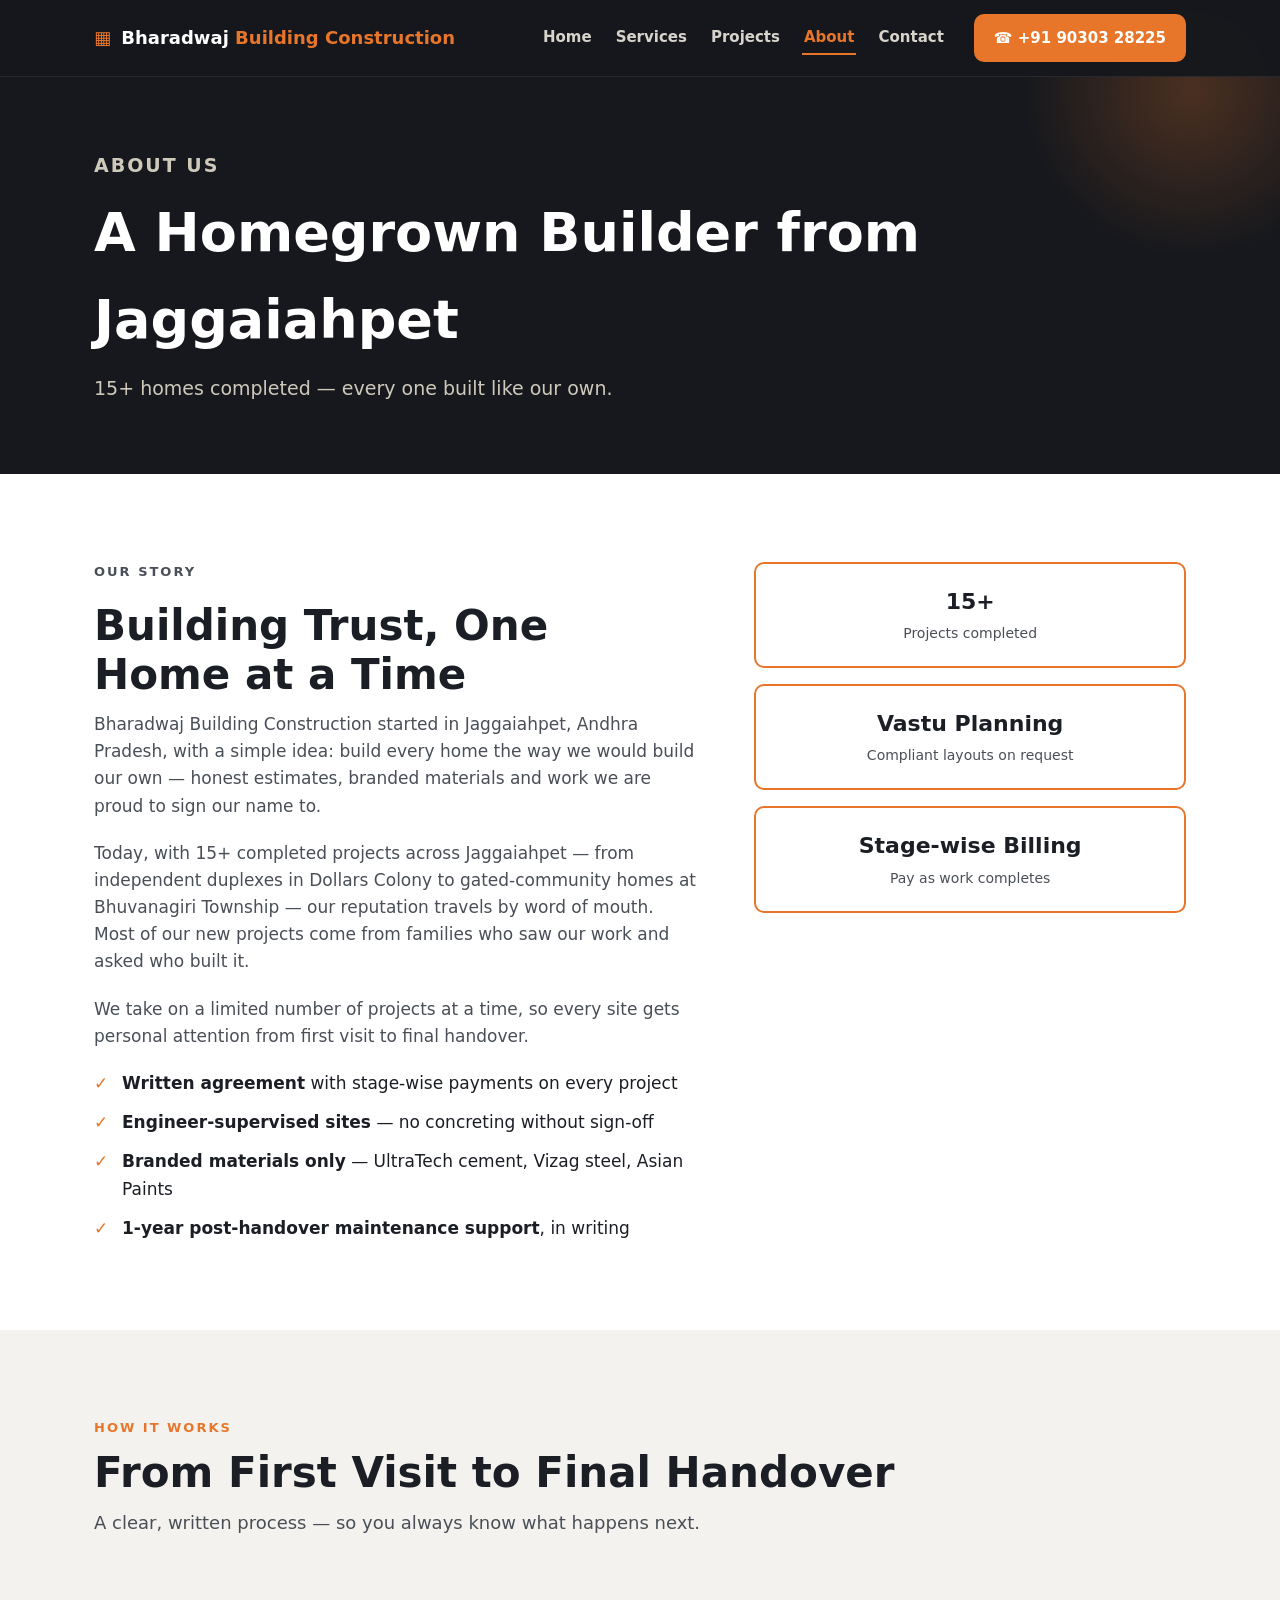
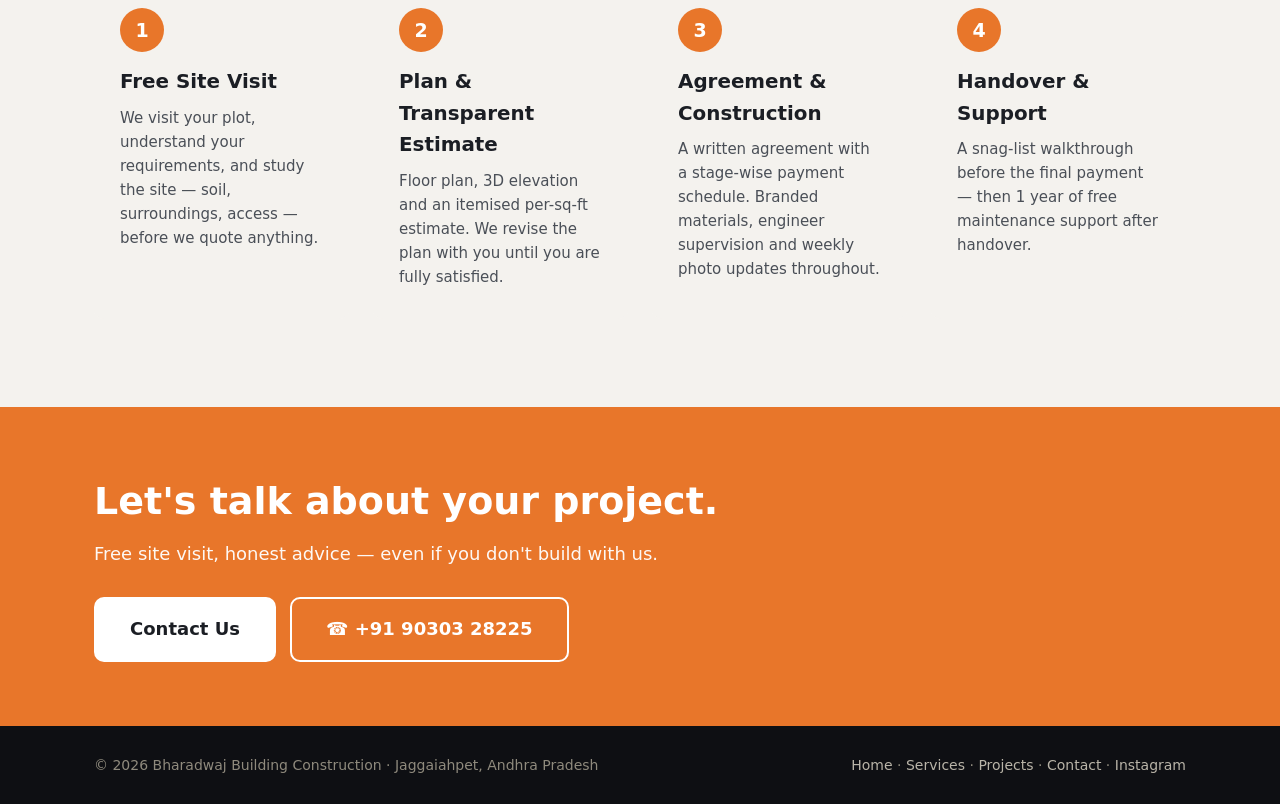
==== about.html @ 1786cbdc "Launch Bharadwaj Building Construction website" ====
<!DOCTYPE html>
<html lang="en">
<head>
  <meta charset="UTF-8" />
  <meta name="viewport" content="width=device-width, initial-scale=1.0" />
  <title>About Us | Bharadwaj Building Construction, Jaggaiahpet</title>
  <meta name="description" content="About Bharadwaj Building Construction: a homegrown building contractor from Jaggaiahpet, Andhra Pradesh with 15+ completed homes." />
  <link rel="stylesheet" href="styles.css" />
</head>
<body data-page="about">

  <!-- ============ HEADER / NAV ============ -->
  <header class="site-header" id="siteHeader">
    <div class="container header-inner">
      <a href="index.html" class="logo">
        <span class="logo-mark">&#9638;</span>
        Bharadwaj <span class="logo-accent">Building Construction</span>
      </a>
      <nav class="main-nav" id="mainNav">
        <a href="index.html" data-nav="home">Home</a>
        <a href="services.html" data-nav="services">Services</a>
        <a href="projects.html" data-nav="projects">Projects</a>
        <a href="about.html" data-nav="about">About</a>
        <a href="contact.html" data-nav="contact">Contact</a>
      </nav>
      <a href="tel:+919030328225" class="btn btn-primary header-cta">&#9742; +91 90303 28225</a>
      <button class="nav-toggle" id="navToggle" aria-label="Toggle navigation">
        <span></span><span></span><span></span>
      </button>
    </div>
  </header>

  <!-- ============ PAGE HERO ============ -->
  <section class="page-hero">
    <div class="container">
      <p class="section-eyebrow">About us</p>
      <h1>A Homegrown Builder from Jaggaiahpet</h1>
      <p>15+ homes completed &mdash; every one built like our own.</p>
    </div>
  </section>

  <!-- ============ STORY ============ -->
  <section class="section">
    <div class="container about-grid">
      <div>
        <p class="section-eyebrow">Our story</p>
        <h2 class="section-title">Building Trust, One Home at a Time</h2>
        <p>Bharadwaj Building Construction started in Jaggaiahpet, Andhra Pradesh, with a simple idea: build every home the way we would build our own &mdash; honest estimates, branded materials and work we are proud to sign our name to.</p>
        <p>Today, with 15+ completed projects across Jaggaiahpet &mdash; from independent duplexes in Dollars Colony to gated-community homes at Bhuvanagiri Township &mdash; our reputation travels by word of mouth. Most of our new projects come from families who saw our work and asked who built it.</p>
        <p>We take on a limited number of projects at a time, so every site gets personal attention from first visit to final handover.</p>
        <ul class="about-points">
          <li><strong>Written agreement</strong> with stage-wise payments on every project</li>
          <li><strong>Engineer-supervised sites</strong> &mdash; no concreting without sign-off</li>
          <li><strong>Branded materials only</strong> &mdash; UltraTech cement, Vizag steel, Asian Paints</li>
          <li><strong>1-year post-handover maintenance support</strong>, in writing</li>
        </ul>
      </div>
      <div class="about-badges">
        <div class="badge"><strong>15+</strong><span>Projects completed</span></div>
        <div class="badge"><strong>Vastu Planning</strong><span>Compliant layouts on request</span></div>
        <div class="badge"><strong>Stage-wise Billing</strong><span>Pay as work completes</span></div>
      </div>
    </div>
  </section>

  <!-- ============ PROCESS ============ -->
  <section class="section section-tint">
    <div class="container">
      <p class="section-eyebrow">How it works</p>
      <h2 class="section-title">From First Visit to Final Handover</h2>
      <p class="section-lead">A clear, written process &mdash; so you always know what happens next.</p>
      <ol class="process-steps">
        <li>
          <span class="step-num">1</span>
          <h3>Free Site Visit</h3>
          <p>We visit your plot, understand your requirements, and study the site &mdash; soil, surroundings, access &mdash; before we quote anything.</p>
        </li>
        <li>
          <span class="step-num">2</span>
          <h3>Plan &amp; Transparent Estimate</h3>
          <p>Floor plan, 3D elevation and an itemised per-sq-ft estimate. We revise the plan with you until you are fully satisfied.</p>
        </li>
        <li>
          <span class="step-num">3</span>
          <h3>Agreement &amp; Construction</h3>
          <p>A written agreement with a stage-wise payment schedule. Branded materials, engineer supervision and weekly photo updates throughout.</p>
        </li>
        <li>
          <span class="step-num">4</span>
          <h3>Handover &amp; Support</h3>
          <p>A snag-list walkthrough before the final payment &mdash; then 1 year of free maintenance support after handover.</p>
        </li>
      </ol>
    </div>
  </section>

  <!-- ============ CTA BANNER ============ -->
  <section class="cta-banner">
    <div class="container cta-banner-inner">
      <div>
        <h2>Let's talk about your project.</h2>
        <p>Free site visit, honest advice &mdash; even if you don't build with us.</p>
      </div>
      <div class="cta-actions">
        <a href="contact.html" class="btn btn-white btn-lg">Contact Us</a>
        <a href="tel:+919030328225" class="btn btn-outline-white btn-lg">&#9742; +91 90303 28225</a>
      </div>
    </div>
  </section>

  <!-- ============ FOOTER ============ -->
  <footer class="site-footer">
    <div class="container footer-inner">
      <p>&copy; <span id="year"></span> Bharadwaj Building Construction &middot; Jaggaiahpet, Andhra Pradesh</p>
      <p class="footer-links"><a href="index.html">Home</a> &middot; <a href="services.html">Services</a> &middot; <a href="projects.html">Projects</a> &middot; <a href="contact.html">Contact</a> &middot; <a href="https://www.instagram.com/bharadwajconstructions" target="_blank" rel="noopener">Instagram</a></p>
    </div>
  </footer>

  <script src="script.js"></script>
</body>
</html>
---- styles.css ----
/* ============================================================
   Bharadwaj Building Construction - main stylesheet
   Shared by all pages. Colors and spacing are controlled
   from the :root variables below.
   ============================================================ */
:root {
  --brand: #e8762a;          /* safety orange - primary accent */
  --brand-dark: #c95f1a;
  --ink: #1b1e24;            /* near-black for text */
  --ink-light: #4a4f57;
  --bg: #ffffff;
  --bg-tint: #f4f2ee;        /* warm light gray */
  --bg-dark: #16181d;        /* dark section background */
  --line: #e4e1da;
  --radius: 10px;
  --maxw: 1140px;
  --font: "Segoe UI", system-ui, -apple-system, Roboto, "Helvetica Neue", Arial, sans-serif;
}

* { box-sizing: border-box; margin: 0; padding: 0; }

html { scroll-behavior: smooth; }

body {
  font-family: var(--font);
  color: var(--ink);
  background: var(--bg);
  line-height: 1.6;
  font-size: 17px;
}

img { max-width: 100%; display: block; }

.container { max-width: var(--maxw); margin: 0 auto; padding: 0 24px; }

.section { padding: 88px 0; }
.section-dark { background: var(--bg-dark); color: #f2f0eb; }
.section-dark .section-lead { color: #b9b4a8; }
.section-tint { background: var(--bg-tint); }

.section-eyebrow {
  text-transform: uppercase;
  letter-spacing: 2px;
  font-size: 13px;
  font-weight: 700;
  color: var(--brand);
  margin-bottom: 10px;
}

.section-title { font-size: clamp(28px, 4vw, 42px); line-height: 1.15; margin-bottom: 12px; }
.section-lead { color: var(--ink-light); max-width: 640px; margin-bottom: 40px; font-size: 18px; }
.section-link { display: inline-block; margin-top: 28px; color: var(--brand); font-weight: 700; text-decoration: none; font-size: 17px; }
.section-link:hover { text-decoration: underline; }

/* ---------- Buttons ---------- */
.btn {
  display: inline-block;
  padding: 13px 26px;
  border-radius: var(--radius);
  font-weight: 700;
  text-decoration: none;
  border: 2px solid transparent;
  cursor: pointer;
  transition: transform .15s ease, background .15s ease;
}
.btn:hover { transform: translateY(-2px); }
.btn-lg { padding: 16px 34px; font-size: 18px; }
.btn-primary { background: var(--brand); color: #fff; }
.btn-primary:hover { background: var(--brand-dark); }
.btn-ghost { border-color: #fff; color: #fff; }
.btn-ghost:hover { background: rgba(255,255,255,.12); }
.btn-white { background: #fff; color: var(--ink); }
.btn-white:hover { background: #efece5; }
.btn-outline-white { border-color: #fff; color: #fff; }
.btn-outline-white:hover { background: rgba(255,255,255,.15); }

/* ---------- Header ---------- */
.site-header {
  position: fixed; top: 0; left: 0; right: 0; z-index: 100;
  background: rgba(22,24,29,.95);
  backdrop-filter: blur(6px);
  border-bottom: 1px solid rgba(255,255,255,.08);
}
.header-inner {
  display: flex; align-items: center; gap: 28px;
  padding-top: 14px; padding-bottom: 14px;
}
.logo { color: #ffffff; text-decoration: none; font-weight: 800; font-size: 18px; white-space: nowrap; }
.logo-mark { color: var(--brand); margin-right: 4px; }
.logo-accent { color: var(--brand); font-weight: 600; }
.main-nav { display: flex; gap: 20px; margin-left: auto; }
.main-nav a { color: #d8d4cb; text-decoration: none; font-weight: 600; font-size: 15px; padding: 4px 2px; border-bottom: 2px solid transparent; }
.main-nav a:hover { color: var(--brand); }
.main-nav a.active { color: var(--brand); border-bottom-color: var(--brand); }
.header-cta { white-space: nowrap; font-size: 15px; padding: 10px 18px; }
.nav-toggle { display: none; background: none; border: none; cursor: pointer; margin-left: auto; }
.nav-toggle span { display: block; width: 26px; height: 3px; background: #fff; margin: 5px 0; border-radius: 2px; }

/* ---------- Hero (home) ---------- */
.hero {
  min-height: 92vh;
  display: flex; align-items: center;
  background: url("images/hero.jpg") center/cover no-repeat;
  position: relative; color: #fff;
  padding: 140px 0 80px;
}
.hero-overlay {
  position: absolute; inset: 0;
  background: linear-gradient(100deg, rgba(15,17,21,.88) 20%, rgba(15,17,21,.45) 60%, rgba(15,17,21,.25));
}
.hero-content { position: relative; z-index: 1; max-width: var(--maxw); }
.hero-eyebrow { text-transform: uppercase; letter-spacing: 2px; font-size: 14px; font-weight: 700; color: var(--brand); margin-bottom: 14px; }
.hero h1 { font-size: clamp(40px, 7vw, 72px); line-height: 1.05; margin-bottom: 18px; }
.hero-sub { font-size: 20px; max-width: 600px; color: #e6e1d6; margin-bottom: 32px; }
.hero-actions { display: flex; gap: 16px; flex-wrap: wrap; margin-bottom: 56px; }
.hero-stats { display: flex; gap: 48px; flex-wrap: wrap; }
.stat strong { display: block; font-size: 34px; color: var(--brand); }
.stat span { font-size: 14px; color: #cfc9bc; }

/* ---------- Inner page hero ---------- */
.page-hero {
  background: var(--bg-dark);
  color: #fff;
  padding: 150px 0 70px;
  position: relative;
  overflow: hidden;
}
.page-hero::after {
  content: ""; position: absolute; right: -80px; top: -80px;
  width: 340px; height: 340px; border-radius: 50%;
  background: radial-gradient(circle, rgba(232,118,42,.25), transparent 70%);
}
.page-hero h1 { font-size: clamp(34px, 5vw, 54px); margin-bottom: 10px; position: relative; z-index: 1; }
.page-hero p { color: #cfc9bc; font-size: 19px; max-width: 640px; position: relative; z-index: 1; }
.page-hero .section-eyebrow { position: relative; z-index: 1; }

/* ---------- Services ---------- */
.services-grid {
  display: grid; gap: 24px;
  grid-template-columns: repeat(auto-fit, minmax(300px, 1fr));
}
.service-card {
  border: 1px solid var(--line);
  border-radius: var(--radius);
  padding: 32px 28px;
  background: #fff;
  transition: box-shadow .2s ease, transform .2s ease;
}
.service-card:hover { box-shadow: 0 14px 34px rgba(0,0,0,.10); transform: translateY(-4px); }
.service-icon { font-size: 38px; margin-bottom: 14px; }
.service-card h3 { margin-bottom: 8px; font-size: 20px; }
.service-card p { color: var(--ink-light); font-size: 16px; }
.service-card .card-link { display: inline-block; margin-top: 14px; color: var(--brand); font-weight: 700; text-decoration: none; font-size: 15px; }
.service-card .card-link:hover { text-decoration: underline; }

/* ---------- Service detail (services page) ---------- */
.service-detail {
  display: grid; grid-template-columns: 1fr 1fr; gap: 48px;
  padding: 48px 0; border-bottom: 1px solid var(--line);
  align-items: start;
}
.service-detail:last-child { border-bottom: none; padding-bottom: 0; }
.service-detail:first-child { padding-top: 8px; }
.service-detail .service-icon { font-size: 46px; }
.service-detail h2 { font-size: 28px; margin-bottom: 10px; }
.service-detail .lead { color: var(--ink-light); margin-bottom: 18px; font-size: 17px; }
.included-box { background: var(--bg-tint); border-radius: var(--radius); padding: 28px; }
.included-box h3 { font-size: 17px; text-transform: uppercase; letter-spacing: 1px; color: var(--brand); margin-bottom: 14px; }
.included { list-style: none; display: grid; gap: 10px; }
.included li { padding-left: 28px; position: relative; color: var(--ink-light); font-size: 16px; }
.included li::before { content: "\2713"; position: absolute; left: 0; color: var(--brand); font-weight: 800; }

/* ---------- Projects ---------- */
.projects-grid {
  display: grid; gap: 28px;
  grid-template-columns: repeat(auto-fit, minmax(300px, 1fr));
  margin-bottom: 24px;
}
.project-card {
  background: #22252c;
  border-radius: var(--radius);
  overflow: hidden;
  border: 1px solid rgba(255,255,255,.08);
  transition: transform .2s ease;
}
.project-card:hover { transform: translateY(-4px); }
.project-card img { height: 240px; width: 100%; object-fit: cover; }
.project-body { padding: 24px; }
.project-tag { color: var(--brand); font-size: 13px; font-weight: 700; text-transform: uppercase; letter-spacing: 1px; margin-bottom: 6px; }
.project-card h3 { margin-bottom: 6px; }
.project-card p { color: #b9b4a8; font-size: 15px; }
.projects-note { color: #8f8a7d; font-size: 14px; }
.inline-link { color: var(--brand); font-weight: 700; }
.inline-link:hover { text-decoration: underline; }

/* ---------- Process ---------- */
.process-steps {
  list-style: none;
  display: grid; gap: 24px;
  grid-template-columns: repeat(auto-fit, minmax(240px, 1fr));
}
.process-steps li {
  background: var(--bg-tint);
  border-radius: var(--radius);
  padding: 30px 26px;
}
.step-num {
  display: inline-flex; align-items: center; justify-content: center;
  width: 44px; height: 44px; border-radius: 50%;
  background: var(--brand); color: #fff;
  font-weight: 800; font-size: 19px; margin-bottom: 14px;
}
.process-steps h3 { margin-bottom: 8px; }
.process-steps p { color: var(--ink-light); font-size: 15px; }

/* ---------- About ---------- */
.about-grid { display: grid; grid-template-columns: 1.4fr 1fr; gap: 56px; align-items: start; }
.about-grid p { color: var(--ink-light); margin-bottom: 20px; }
.about-points { list-style: none; display: grid; gap: 12px; }
.about-points li { padding-left: 28px; position: relative; }
.about-points li::before { content: "\2713"; position: absolute; left: 0; color: var(--brand); font-weight: 800; }
.about-badges { display: grid; gap: 16px; }
.badge {
  border: 2px solid var(--brand); border-radius: var(--radius);
  padding: 20px; text-align: center;
}
.badge strong { display: block; font-size: 22px; }
.badge span { font-size: 14px; color: var(--ink-light); }

/* ---------- CTA banner ---------- */
.cta-banner { background: var(--brand); color: #fff; padding: 64px 0; }
.cta-banner-inner { display: flex; align-items: center; justify-content: space-between; gap: 28px; flex-wrap: wrap; }
.cta-banner h2 { font-size: clamp(26px, 4vw, 38px); margin-bottom: 8px; }
.cta-banner p { font-size: 18px; opacity: .95; }
.cta-banner .cta-actions { display: flex; gap: 14px; flex-wrap: wrap; }

/* ---------- Contact ---------- */
.contact-grid { display: grid; grid-template-columns: 1.4fr 1fr; gap: 56px; align-items: start; }
.quote-form { display: grid; gap: 18px; }
.form-row { display: grid; grid-template-columns: 1fr 1fr; gap: 18px; }
.quote-form label { display: grid; gap: 8px; font-weight: 600; font-size: 15px; }
.quote-form input, .quote-form select, .quote-form textarea {
  font: inherit; padding: 13px 15px;
  border-radius: var(--radius);
  border: 1px solid #3a3e46;
  background: #22252c; color: #f2f0eb;
  width: 100%;
}
.quote-form input::placeholder, .quote-form textarea::placeholder { color: #7d7885; }
.quote-form input:focus, .quote-form select:focus, .quote-form textarea:focus {
  outline: 2px solid var(--brand); border-color: var(--brand);
}
.quote-form .invalid { border-color: #e05252; }
.form-note { min-height: 24px; font-size: 15px; }
.form-note.ok { color: #7fd08a; }
.form-note.err { color: #ff9d9d; }
.contact-info { background: #22252c; border-radius: var(--radius); padding: 34px 30px; border: 1px solid rgba(255,255,255,.08); }
.contact-info h3 { margin-bottom: 14px; }
.contact-info p { margin-bottom: 16px; color: #cfc9bc; font-size: 16px; }
.contact-info a { color: var(--brand); text-decoration: none; font-weight: 600; }
.contact-info a:hover { text-decoration: underline; }
.ig-note { font-size: 14px; color: #8f8a7d; }

/* ---------- Footer ---------- */
.site-footer { background: #0e0f13; color: #8f8a7d; padding: 28px 0; font-size: 14px; }
.footer-inner { display: flex; justify-content: space-between; gap: 16px; flex-wrap: wrap; }
.footer-links a { color: #b9b4a8; text-decoration: none; }
.footer-links a:hover { color: var(--brand); }

/* ---------- Responsive ---------- */
@media (max-width: 900px) {
  .about-grid, .contact-grid, .service-detail { grid-template-columns: 1fr; gap: 40px; }
}
@media (max-width: 760px) {
  .main-nav, .header-cta { display: none; }
  .nav-toggle { display: block; }
  .main-nav.open {
    display: flex; flex-direction: column; gap: 0;
    position: absolute; top: 100%; left: 0; right: 0;
    background: #16181d; border-bottom: 1px solid rgba(255,255,255,.1);
  }
  .main-nav.open a { padding: 14px 24px; border-top: 1px solid rgba(255,255,255,.06); }
  .main-nav a.active { border-bottom-color: transparent; }
  .form-row { grid-template-columns: 1fr; }
  .section { padding: 64px 0; }
  .hero { min-height: auto; padding: 130px 0 64px; }
  .page-hero { padding: 130px 0 56px; }
}
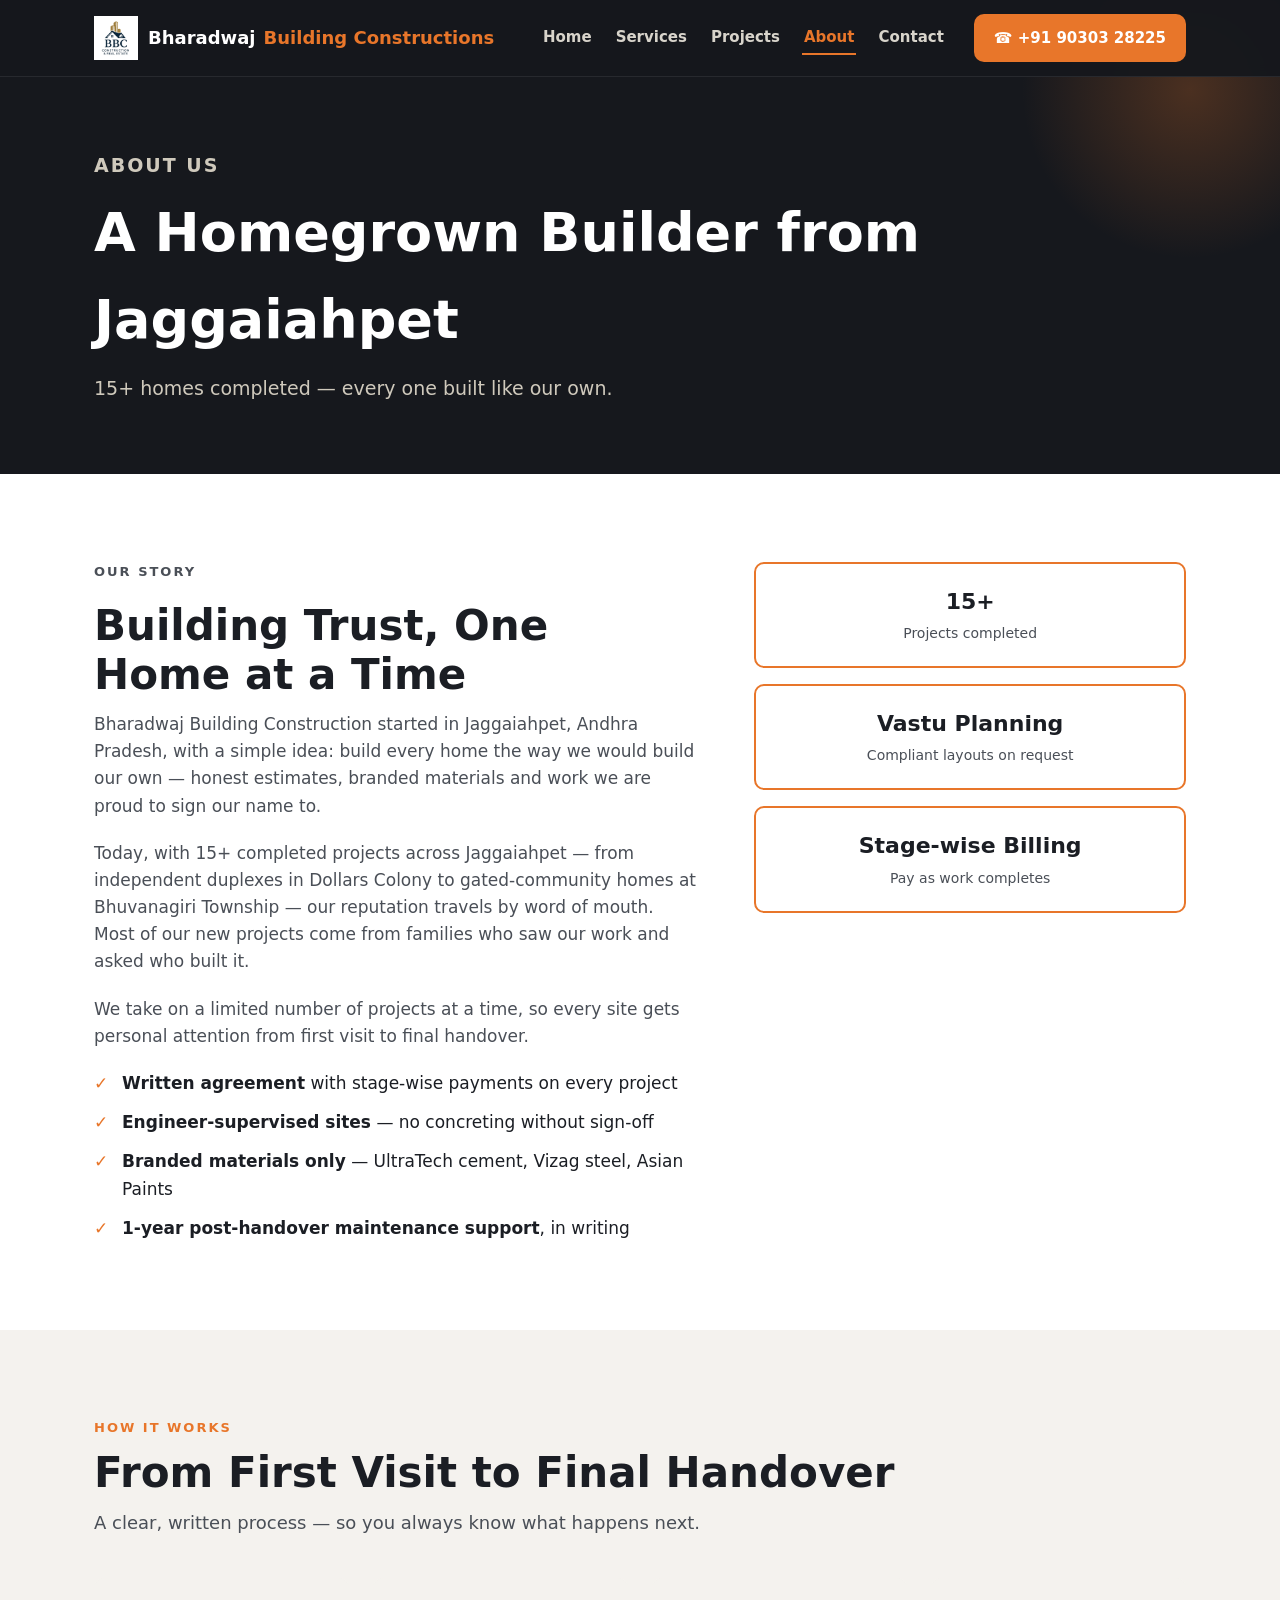
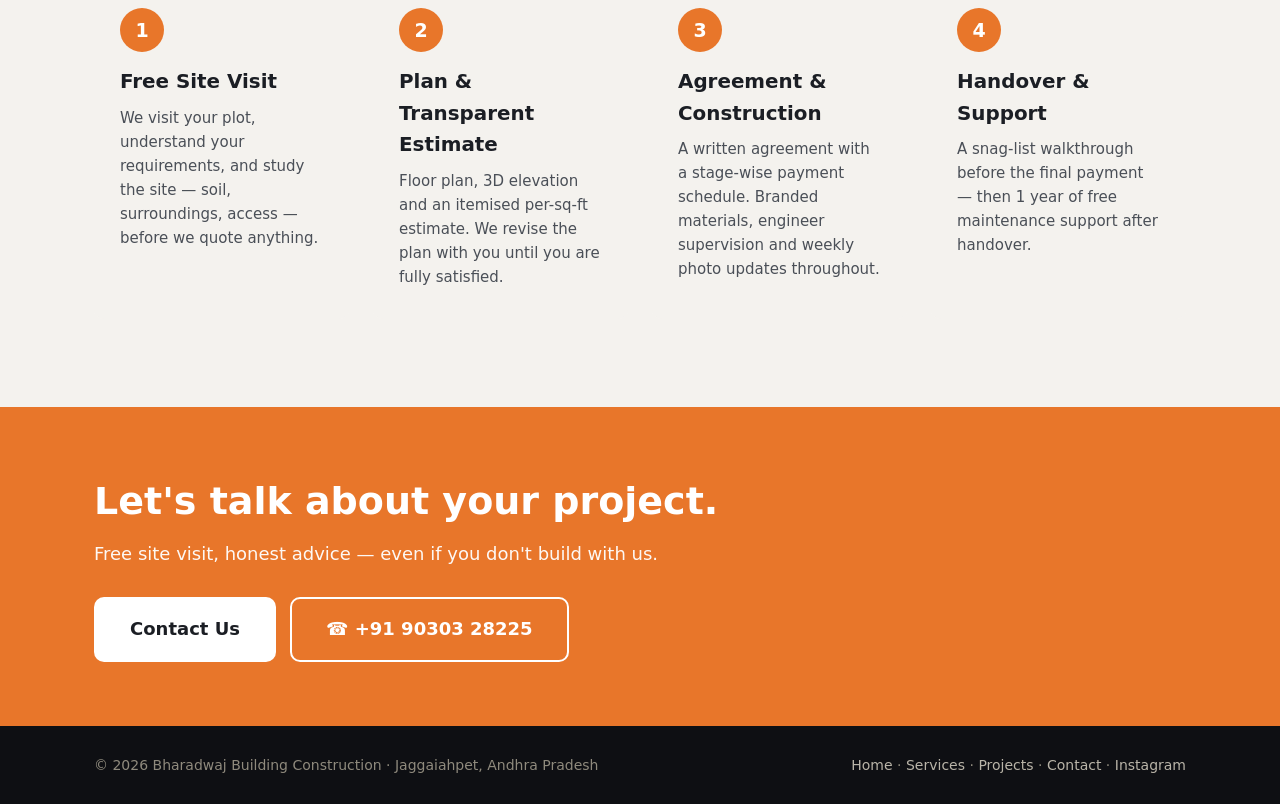
==== commit 8e806860: "Adress and few ther updates" ====
--- a/about.html
+++ b/about.html
@@ -13,8 +13,9 @@
   <header class="site-header" id="siteHeader">
     <div class="container header-inner">
       <a href="index.html" class="logo">
-        <span class="logo-mark">&#9638;</span>
-        Bharadwaj <span class="logo-accent">Building Construction</span>
+        <!--<span class="logo-mark">&#9638;</span>-->
+        <img src="images/logo_white_new.png" alt="Bharadwaj Building Constructions" class="logo-img" />
+        Bharadwaj <span class="logo-accent">Building Constructions</span>
       </a>
       <nav class="main-nav" id="mainNav">
         <a href="index.html" data-nav="home">Home</a>
--- a/styles.css
+++ b/styles.css
@@ -86,8 +86,12 @@
   padding-top: 14px; padding-bottom: 14px;
 }
 .logo { color: #ffffff; text-decoration: none; font-weight: 800; font-size: 18px; white-space: nowrap; }
+.logo { display: inline-flex; align-items: center; }
+/*--.logo-img { height: 34px; width: auto; margin-right: 10px; }--*/
+/*.logo-img { height: 44px; width: auto; margin-right: 10px; }*/
+.logo-img { height: 44px; width: auto; margin-right: 10px;}
 .logo-mark { color: var(--brand); margin-right: 4px; }
-.logo-accent { color: var(--brand); font-weight: 600; }
+.logo-accent { color: var(--brand); font-weight: 600; margin-left: 8px; }
 .main-nav { display: flex; gap: 20px; margin-left: auto; }
 .main-nav a { color: #d8d4cb; text-decoration: none; font-weight: 600; font-size: 15px; padding: 4px 2px; border-bottom: 2px solid transparent; }
 .main-nav a:hover { color: var(--brand); }
@@ -133,6 +137,17 @@
 .page-hero h1 { font-size: clamp(34px, 5vw, 54px); margin-bottom: 10px; position: relative; z-index: 1; }
 .page-hero p { color: #cfc9bc; font-size: 19px; max-width: 640px; position: relative; z-index: 1; }
 .page-hero .section-eyebrow { position: relative; z-index: 1; }
+
+.page-hero .section-eyebrow { position: relative; z-index: 1; }
+
+/* ---------- Hero with logo (contact page) ---------- */
+.hero-logo-row { display: flex; align-items: center; gap: 28px; position: relative; z-index: 1; }
+.page-hero-logo { height: 110px; width: auto; flex-shrink: 0; }
+@media (max-width: 760px) {
+  .hero-logo-row { flex-direction: column; align-items: flex-start; gap: 16px; }
+  .page-hero-logo { height: 84px; }
+}
+
 
 /* ---------- Services ---------- */
 .services-grid {
@@ -184,7 +199,8 @@
   transition: transform .2s ease;
 }
 .project-card:hover { transform: translateY(-4px); }
-.project-card img { height: 240px; width: 100%; object-fit: cover; }
+/*.project-card img { height: 240px; width: 100%; object-fit: cover; }*/
+.project-card img { height: 300px; width: 100%; object-fit: contain; background: #101216; }
 .project-body { padding: 24px; }
 .project-tag { color: var(--brand); font-size: 13px; font-weight: 700; text-transform: uppercase; letter-spacing: 1px; margin-bottom: 6px; }
 .project-card h3 { margin-bottom: 6px; }
@@ -286,3 +302,22 @@
   .hero { min-height: auto; padding: 130px 0 64px; }
   .page-hero { padding: 130px 0 56px; }
 }
+
+/* ---------- Project gallery lightbox ---------- */
+.project-card[data-project] { cursor: pointer; }
+.gallery-hint { display: inline-block; margin-top: 12px; color: var(--brand); font-weight: 700; font-size: 15px; }
+.lightbox { position: fixed; inset: 0; z-index: 200; display: none; align-items: center; justify-content: center; }
+.lightbox.open { display: flex; }
+.lightbox-backdrop { position: absolute; inset: 0; background: rgba(0,0,0,.88); }
+.lightbox-box { position: relative; z-index: 1; max-width: min(960px, 92vw); width: 100%; margin: 0; }
+.lightbox-media { background: #000; border-radius: 10px; overflow: hidden; }
+.lightbox-media img, .lightbox-media video { width: 100%; max-height: 74vh; object-fit: contain; display: block; margin: 0 auto; }
+.lightbox-close { position: absolute; top: -46px; right: 0; background: none; border: none; color: #fff; font-size: 38px; cursor: pointer; line-height: 1; }
+.lightbox-prev, .lightbox-next { position: absolute; top: 50%; transform: translateY(-50%); background: rgba(255,255,255,.14); border: none; color: #fff; font-size: 24px; width: 46px; height: 46px; border-radius: 50%; cursor: pointer; }
+.lightbox-prev { left: 12px; }
+.lightbox-next { right: 12px; }
+.lightbox-prev:hover, .lightbox-next:hover { background: var(--brand); }
+.lightbox figcaption { text-align: center; margin-top: 12px; }
+.lightbox-caption { color: #f2f0eb; font-size: 16px; }
+.lightbox-counter { color: #8f8a7d; font-size: 14px; }
+
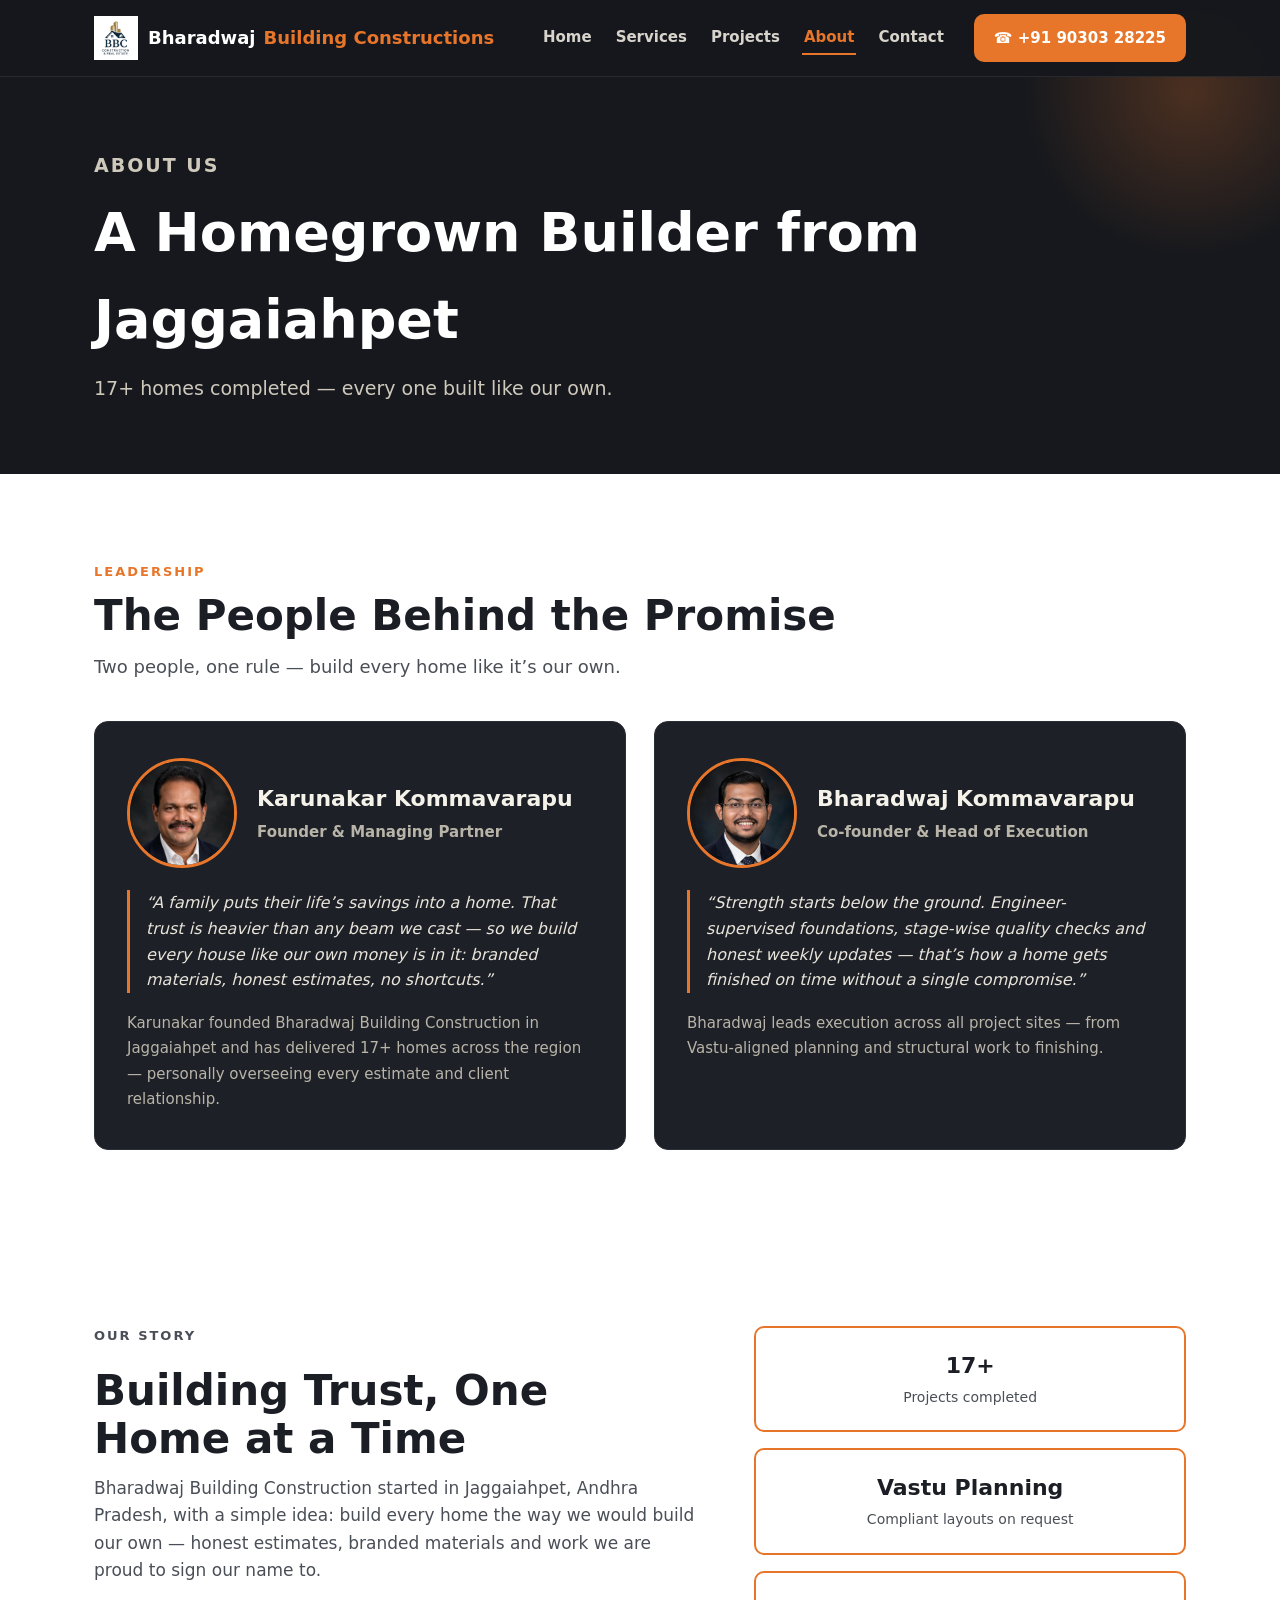
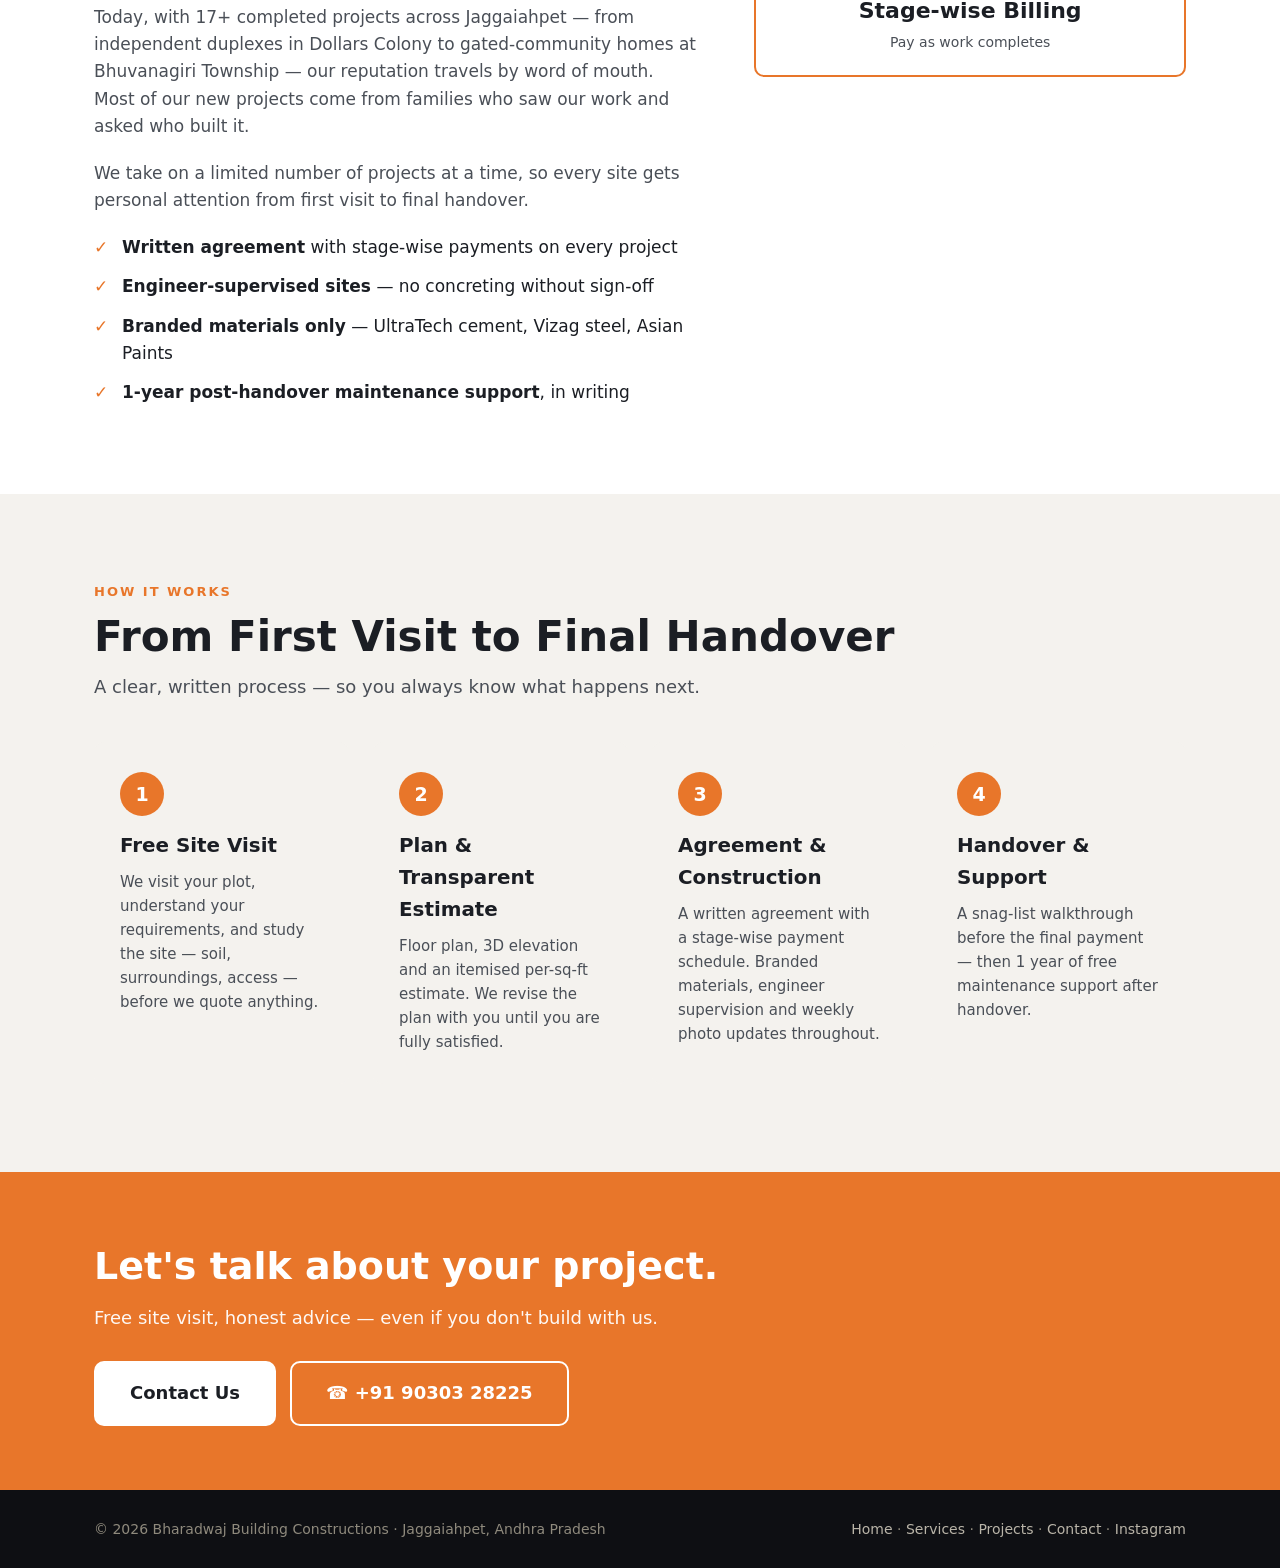
==== commit 5405aa89: "Updated push" ====
--- a/about.html
+++ b/about.html
@@ -36,10 +36,43 @@
     <div class="container">
       <p class="section-eyebrow">About us</p>
       <h1>A Homegrown Builder from Jaggaiahpet</h1>
-      <p>15+ homes completed &mdash; every one built like our own.</p>
+      <p>17+ homes completed &mdash; every one built like our own.</p>
     </div>
   </section>
 
+    <!-- ============ LEADERSHIP ============ -->
+<section class="section">
+  <div class="container">
+    <p class="section-eyebrow">Leadership</p>
+    <h2 class="section-title">The People Behind the Promise</h2>
+    <p class="section-lead">Two people, one rule &mdash; build every home like it&rsquo;s our own.</p>
+    <div class="leaders-grid">
+      <article class="leader-card">
+       <div class="leader-top">
+        <img src="images/karunakar.jpg" alt="Karunakar Kommavarapu" loading="lazy" />
+        <div>
+         <h3>Karunakar Kommavarapu</h3>
+         <p class="leader-role">Founder &amp; Managing Partner</p>
+        </div>
+       </div>
+        <blockquote>&ldquo;A family puts their life&rsquo;s savings into a home. That trust is heavier than any beam we cast &mdash; so we build every house like our own money is in it: branded materials, honest estimates, no shortcuts.&rdquo;</blockquote>
+        <p>Karunakar founded Bharadwaj Building Construction in Jaggaiahpet and has delivered 17+ homes across the region &mdash; personally overseeing every estimate and client relationship.</p>
+      </article>
+      <article class="leader-card">
+       <div class="leader-top">
+        <img src="images/bharadwaj.jpg" alt="Bharadwaj Kommavarapu" loading="lazy" />
+         <div>
+           <h3>Bharadwaj Kommavarapu</h3>
+          <p class="leader-role">Co-founder &amp; Head of Execution</p>
+       </div>
+       </div>
+      <blockquote>&ldquo;Strength starts below the ground. Engineer-supervised foundations, stage-wise quality checks and honest weekly updates &mdash; that&rsquo;s how a home gets finished on time without a single compromise.&rdquo;</blockquote>
+      <p>Bharadwaj leads execution across all project sites &mdash; from Vastu-aligned planning and structural work to finishing.</p>
+    </article>
+       
+    </div>
+  </div>
+</section>
   <!-- ============ STORY ============ -->
   <section class="section">
     <div class="container about-grid">
@@ -47,7 +80,7 @@
         <p class="section-eyebrow">Our story</p>
         <h2 class="section-title">Building Trust, One Home at a Time</h2>
         <p>Bharadwaj Building Construction started in Jaggaiahpet, Andhra Pradesh, with a simple idea: build every home the way we would build our own &mdash; honest estimates, branded materials and work we are proud to sign our name to.</p>
-        <p>Today, with 15+ completed projects across Jaggaiahpet &mdash; from independent duplexes in Dollars Colony to gated-community homes at Bhuvanagiri Township &mdash; our reputation travels by word of mouth. Most of our new projects come from families who saw our work and asked who built it.</p>
+        <p>Today, with 17+ completed projects across Jaggaiahpet &mdash; from independent duplexes in Dollars Colony to gated-community homes at Bhuvanagiri Township &mdash; our reputation travels by word of mouth. Most of our new projects come from families who saw our work and asked who built it.</p>
         <p>We take on a limited number of projects at a time, so every site gets personal attention from first visit to final handover.</p>
         <ul class="about-points">
           <li><strong>Written agreement</strong> with stage-wise payments on every project</li>
@@ -57,7 +90,7 @@
         </ul>
       </div>
       <div class="about-badges">
-        <div class="badge"><strong>15+</strong><span>Projects completed</span></div>
+        <div class="badge"><strong>17+</strong><span>Projects completed</span></div>
         <div class="badge"><strong>Vastu Planning</strong><span>Compliant layouts on request</span></div>
         <div class="badge"><strong>Stage-wise Billing</strong><span>Pay as work completes</span></div>
       </div>
@@ -95,6 +128,7 @@
     </div>
   </section>
 
+
   <!-- ============ CTA BANNER ============ -->
   <section class="cta-banner">
     <div class="container cta-banner-inner">
@@ -112,7 +146,7 @@
   <!-- ============ FOOTER ============ -->
   <footer class="site-footer">
     <div class="container footer-inner">
-      <p>&copy; <span id="year"></span> Bharadwaj Building Construction &middot; Jaggaiahpet, Andhra Pradesh</p>
+      <p>&copy; <span id="year"></span> Bharadwaj Building Constructions &middot; Jaggaiahpet, Andhra Pradesh</p>
       <p class="footer-links"><a href="index.html">Home</a> &middot; <a href="services.html">Services</a> &middot; <a href="projects.html">Projects</a> &middot; <a href="contact.html">Contact</a> &middot; <a href="https://www.instagram.com/bharadwajconstructions" target="_blank" rel="noopener">Instagram</a></p>
     </div>
   </footer>
--- a/styles.css
+++ b/styles.css
@@ -208,6 +208,10 @@
 .projects-note { color: #8f8a7d; font-size: 14px; }
 .inline-link { color: var(--brand); font-weight: 700; }
 .inline-link:hover { text-decoration: underline; }
+.video-spotlight { text-align: center; }
+.video-spotlight h2 { margin: 8px 0 4px; }
+.video-spotlight video { width: 100%; max-width: 820px; border-radius: 12px; margin-top: 24px; }
+
 
 /* ---------- Process ---------- */
 .process-steps {
@@ -321,3 +325,16 @@
 .lightbox-caption { color: #f2f0eb; font-size: 16px; }
 .lightbox-counter { color: #8f8a7d; font-size: 14px; }
 
+
+
+/* ---------- Leadership ---------- */
+.leaders-grid { display: grid; grid-template-columns: repeat(2, 1fr); gap: 28px; margin-top: 36px; }
+.leader-card { background: #1d2027; border: 1px solid #2b2f38; border-radius: 14px; padding: 36px 32px; }
+.leader-top { display: flex; align-items: center; gap: 20px; margin-bottom: 22px; }
+.leader-top img { width: 110px; height: 110px; border-radius: 50%; object-fit: cover; object-position: top center; border: 3px solid var(--brand); flex-shrink: 0; }
+.leader-card:first-child .leader-top img { object-position: center 10%; }
+.leader-card h3 { color: #f5f2ea; font-size: 22px; margin: 0 0 4px; }
+.leader-role { color: var(--brand); font-weight: 600; font-size: 15px; margin: 0; }
+.leader-card blockquote { font-style: italic; color: #e8e4da; border-left: 3px solid var(--brand); padding-left: 16px; margin: 0 0 18px; font-size: 16px; line-height: 1.6; }
+.leader-card p:last-child { color: #b9b4a8; font-size: 15px; line-height: 1.7; margin: 0; }
+@media (max-width: 760px) { .leaders-grid { grid-template-columns: 1fr; } }
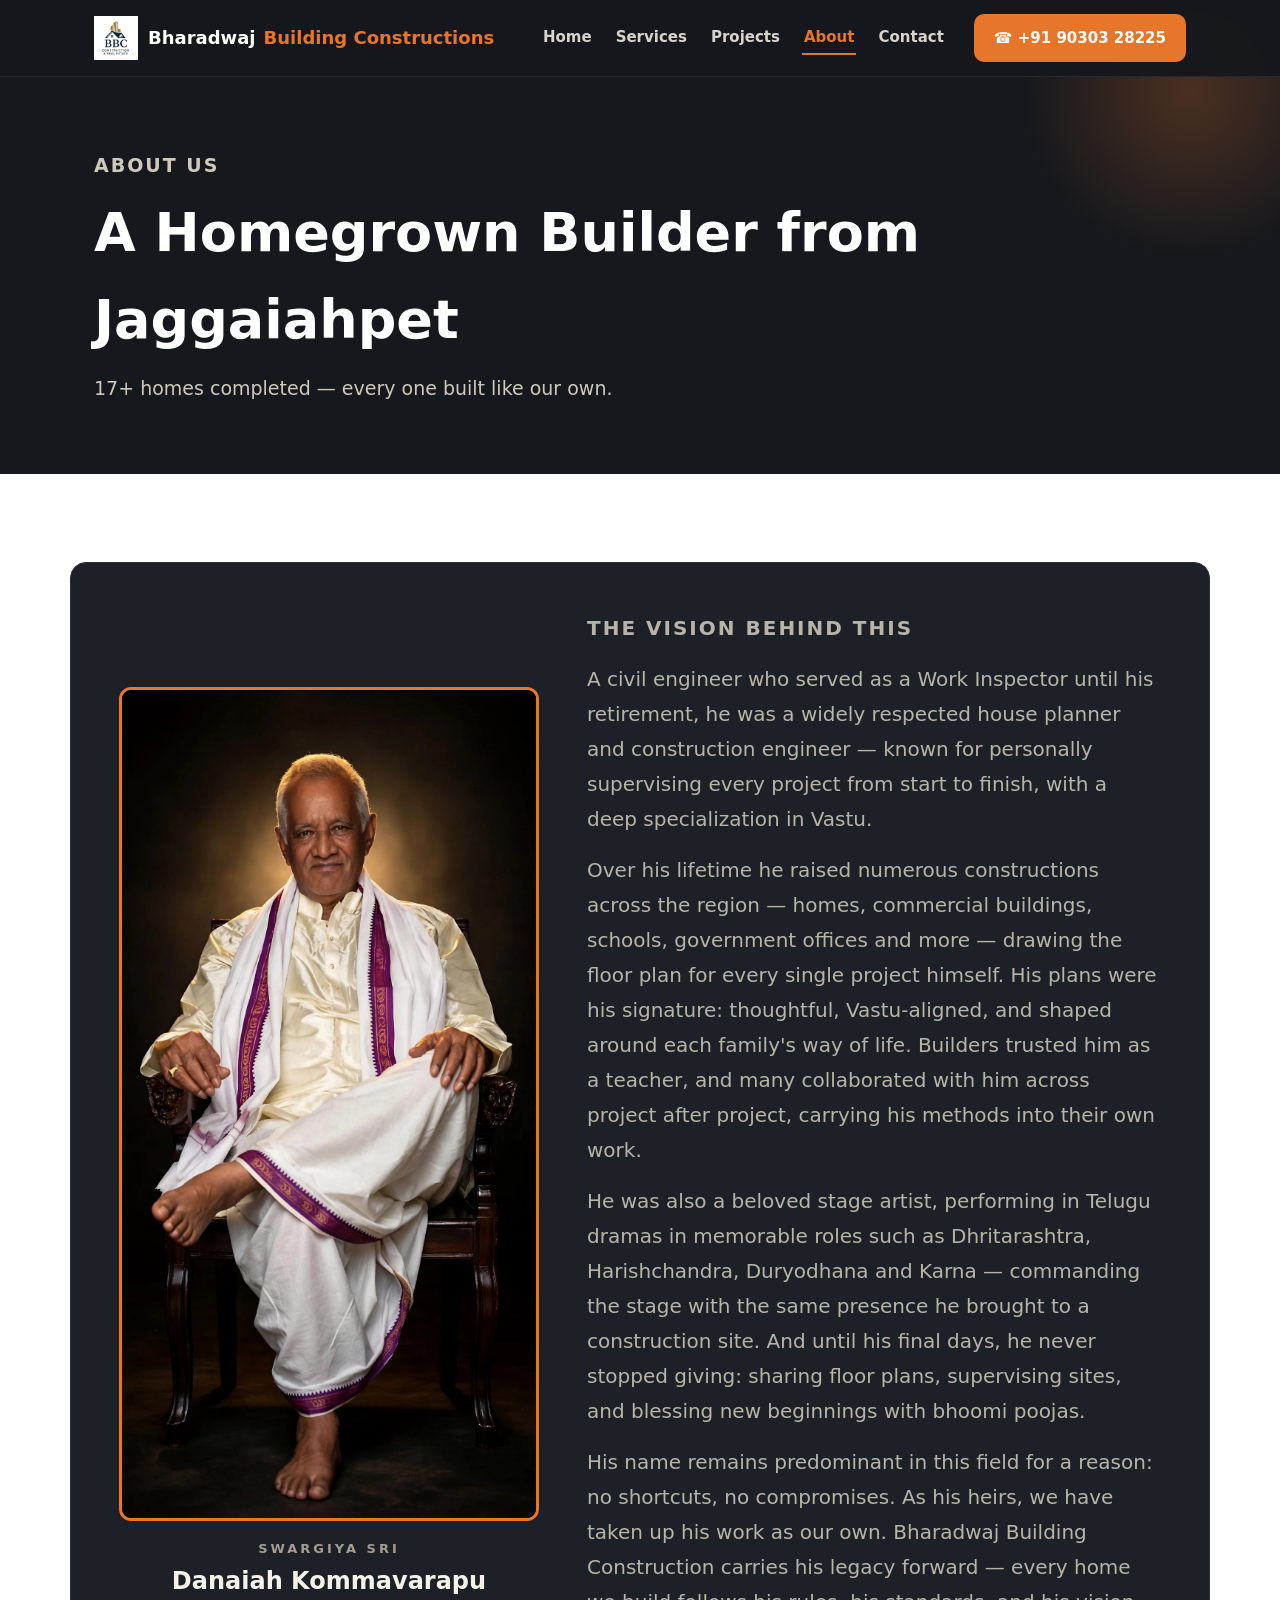
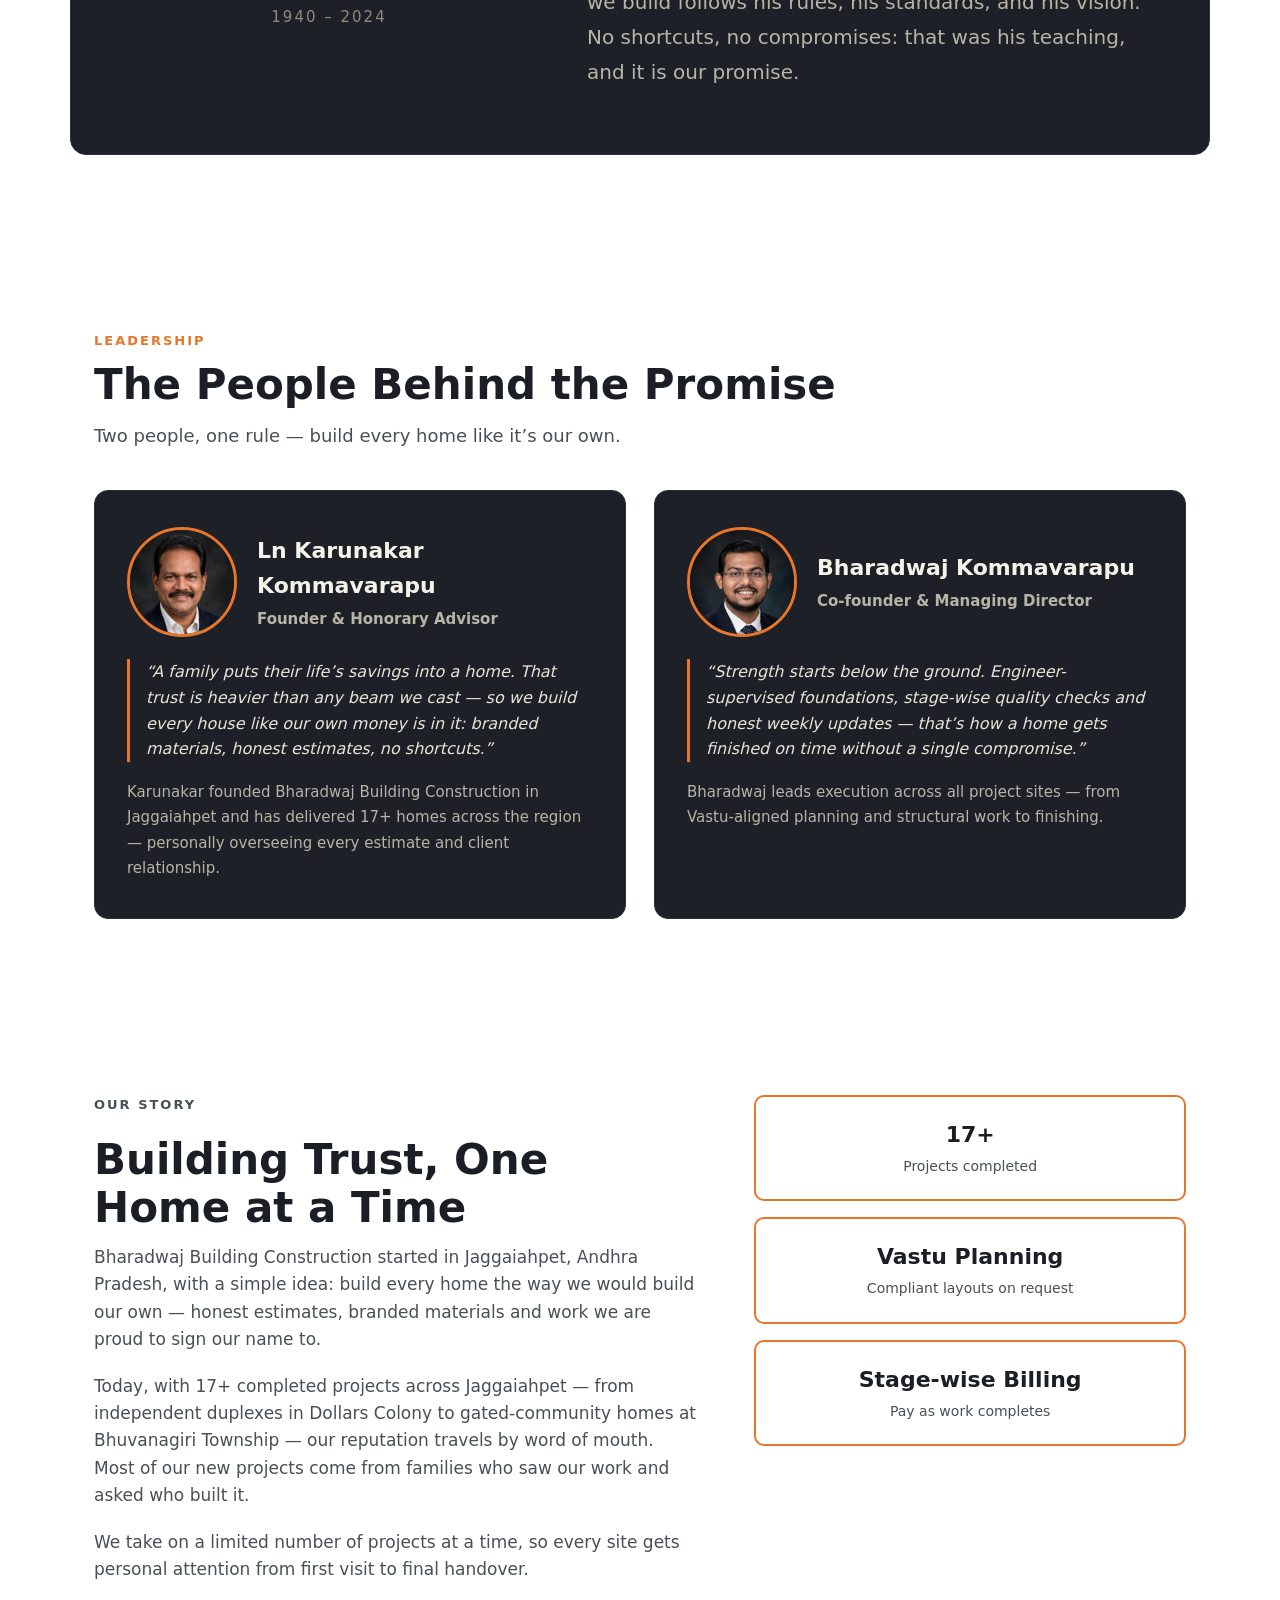
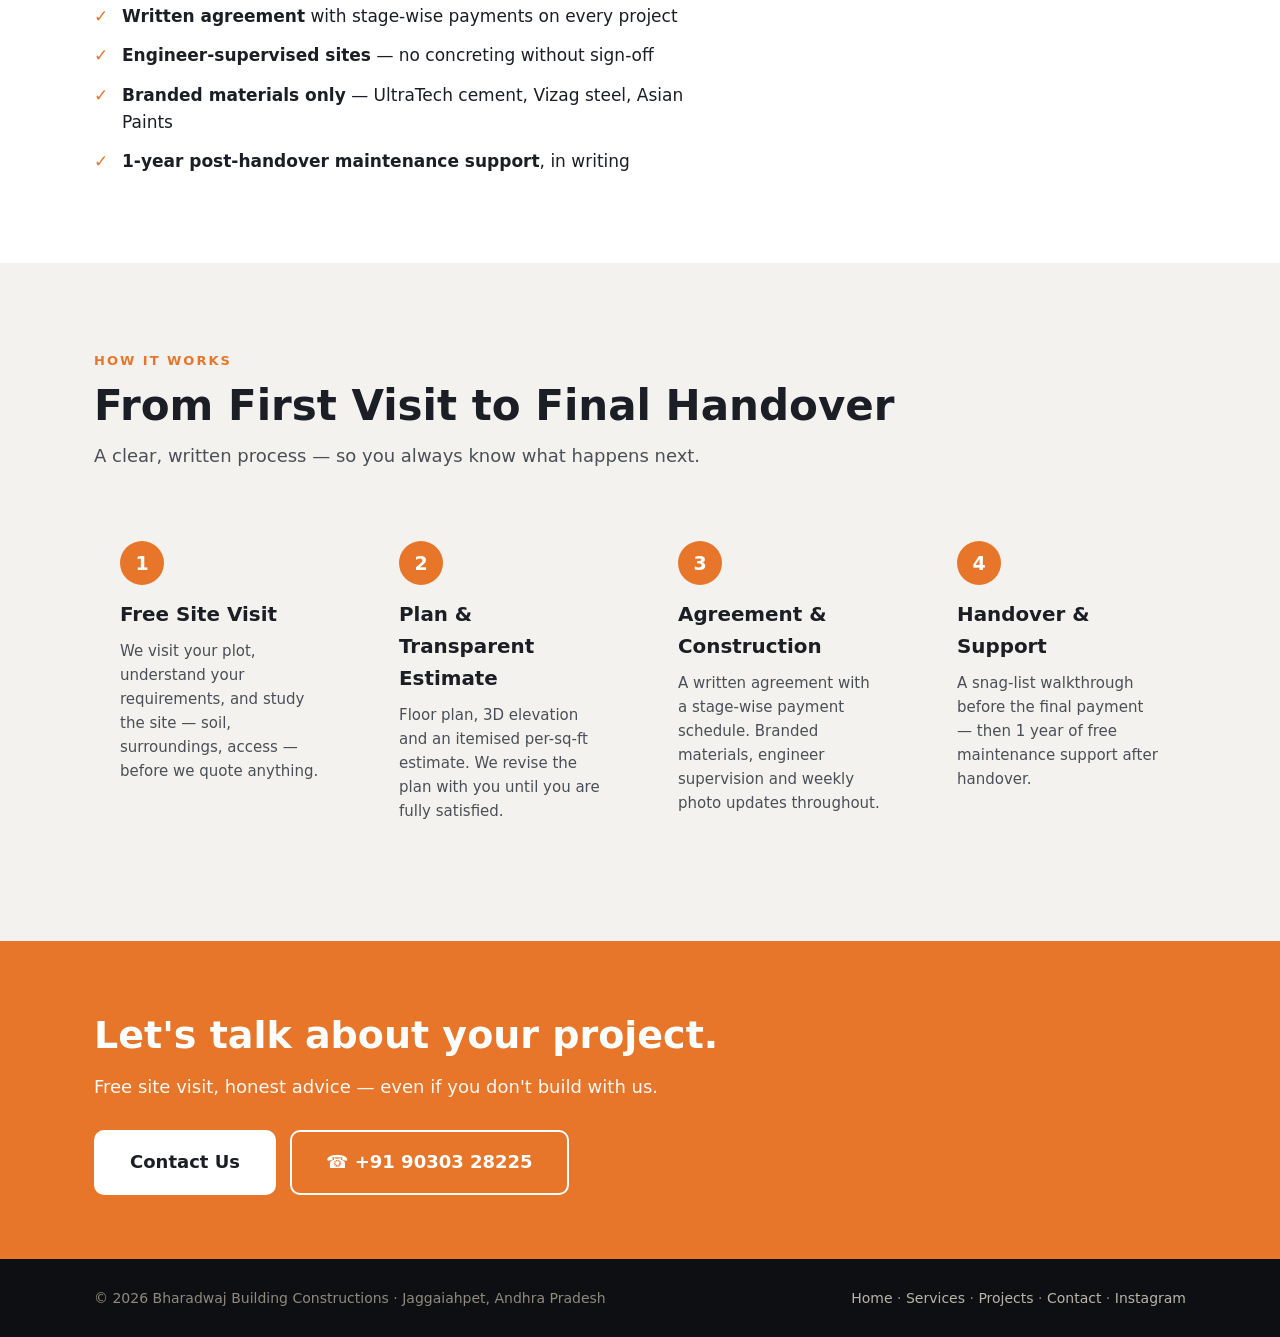
==== commit c521516e: "abut changes" ====
--- a/about.html
+++ b/about.html
@@ -40,6 +40,33 @@
     </div>
   </section>
 
+  
+  <!-- ============ THE VISION ============ -->
+<section class="section">
+  <div class="container vision-grid">
+    <div class="vision-photo">
+      <img src="images/Danaiah_full.jpg"
+           alt="Swargiya Sri Danaiah Kommavarapu"
+           loading="lazy" />
+      <h2><span class="honorific">Swargiya Sri</span> Danaiah Kommavarapu</h2>
+      <p class="vision-dates">1940 &ndash; 2024</p>
+      <!--<p class="vision-role">Civil Engineer &middot; Work Inspector (Retd.) &middot; Vastu Specialist</p>-->
+     <!--<p class="plaque-role">Civil Engineer &middot; Work Inspector (Retd.) <br /> &middot; Vastu Specialist</p>-->
+    </div>
+    <div class="vision-text">
+      <p class="section-eyebrow">The Vision Behind This</p>
+      <p>A civil engineer who served as a Work Inspector until his retirement, he was a widely respected house planner and construction engineer &mdash; known for personally supervising every project from start to finish, with a deep specialization in Vastu.</p>
+      <p>Over his lifetime he raised numerous constructions across the region &mdash; homes, commercial buildings, schools, government offices and more &mdash; drawing the floor plan for every single project himself. His plans were his signature: thoughtful, Vastu-aligned, and shaped around each family's way of life. Builders trusted him as a teacher, and many collaborated with him across project after project, carrying his methods into their own work.</p>
+      <p>He was also a beloved stage artist, performing in Telugu dramas in memorable roles such as Dhritarashtra, Harishchandra, Duryodhana and Karna &mdash; commanding the stage with the same presence he brought to a construction site. And until his final days, he never stopped giving: sharing floor plans, supervising sites, and blessing new beginnings with bhoomi poojas.</p>
+      <p>His name remains predominant in this field for a reason: no shortcuts, no compromises. As his heirs, we have taken up his work as our own. Bharadwaj Building Construction carries his legacy forward &mdash; every home we build follows his rules, his standards, and his vision. No shortcuts, no compromises: that was his teaching, and it is our promise.</p>
+</p>
+    </div>
+  </div>
+</section>
+
+
+
+
     <!-- ============ LEADERSHIP ============ -->
 <section class="section">
   <div class="container">
@@ -51,8 +78,8 @@
        <div class="leader-top">
         <img src="images/karunakar.jpg" alt="Karunakar Kommavarapu" loading="lazy" />
         <div>
-         <h3>Karunakar Kommavarapu</h3>
-         <p class="leader-role">Founder &amp; Managing Partner</p>
+         <h3>Ln Karunakar Kommavarapu</h3>
+         <p class="leader-role">Founder &amp; Honorary Advisor</p>
         </div>
        </div>
         <blockquote>&ldquo;A family puts their life&rsquo;s savings into a home. That trust is heavier than any beam we cast &mdash; so we build every house like our own money is in it: branded materials, honest estimates, no shortcuts.&rdquo;</blockquote>
@@ -63,7 +90,7 @@
         <img src="images/bharadwaj.jpg" alt="Bharadwaj Kommavarapu" loading="lazy" />
          <div>
            <h3>Bharadwaj Kommavarapu</h3>
-          <p class="leader-role">Co-founder &amp; Head of Execution</p>
+          <p class="leader-role">Co-founder &amp; Managing Director</p>
        </div>
        </div>
       <blockquote>&ldquo;Strength starts below the ground. Engineer-supervised foundations, stage-wise quality checks and honest weekly updates &mdash; that&rsquo;s how a home gets finished on time without a single compromise.&rdquo;</blockquote>
--- a/styles.css
+++ b/styles.css
@@ -279,6 +279,7 @@
 .contact-info p { margin-bottom: 16px; color: #cfc9bc; font-size: 16px; }
 .contact-info a { color: var(--brand); text-decoration: none; font-weight: 600; }
 .contact-info a:hover { text-decoration: underline; }
+.contact-info a { overflow-wrap: anywhere; }
 .ig-note { font-size: 14px; color: #8f8a7d; }
 
 /* ---------- Footer ---------- */
@@ -306,6 +307,13 @@
   .hero { min-height: auto; padding: 130px 0 64px; }
   .page-hero { padding: 130px 0 56px; }
 }
+@media (max-width: 480px) {
+  .header-inner { gap: 12px; }
+  .site-header .logo { font-size: 15px; }
+  .site-header .logo img { height: 34px; width: auto; }
+}
+html, body { overflow-x: clip; }
+
 
 /* ---------- Project gallery lightbox ---------- */
 .project-card[data-project] { cursor: pointer; }
@@ -338,3 +346,70 @@
 .leader-card blockquote { font-style: italic; color: #e8e4da; border-left: 3px solid var(--brand); padding-left: 16px; margin: 0 0 18px; font-size: 16px; line-height: 1.6; }
 .leader-card p:last-child { color: #b9b4a8; font-size: 15px; line-height: 1.7; margin: 0; }
 @media (max-width: 760px) { .leaders-grid { grid-template-columns: 1fr; } }
+
+
+/* ---------- Vision / legacy ---------- */
+.vision-grid {
+  display: grid;
+  grid-template-columns: 420px 1fr;
+  gap: 48px;
+  align-items: center;
+  background: #1d2027;
+  border: 1px solid #2b2f38;
+  border-radius: 16px;
+  padding: 48px;
+}
+.vision-photo { text-align: center; }
+.vision-photo img {
+  width: 100%;
+  border-radius: 12px;
+  border: 3px solid var(--brand);
+  display: block;
+}
+.vision-photo h2 {
+  color: #f5f2ea;
+  font-size: 24px;
+  line-height: 1.3;
+  margin: 20px 0 8px;
+}
+.vision-photo h2 .honorific {
+  display: block;
+  font-size: 13px;
+  font-weight: 600;
+  letter-spacing: 3px;
+  text-transform: uppercase;
+  color: #a49e90;
+  margin-bottom: 8px;
+}
+.vision-photo .vision-dates {
+  color: #8f8a7e;
+  font-size: 15px;
+  letter-spacing: 2px;
+  margin: 0;
+}
+.vision-role {
+  color: #8f8a7e;/*var(--brand);*/
+  font-weight: 600;
+  font-size: 15px;
+  margin-bottom: 20px;
+}
+.vision-text p {
+  color: #b9b4a8;
+  font-size: 20px;
+  line-height: 1.75;
+  margin-bottom: 16px;
+}
+.vision-text p:last-child { margin-bottom: 0; }
+@media (max-width: 860px) {
+  .vision-grid { grid-template-columns: 1fr; gap: 28px; padding: 32px 24px; }
+  .vision-photo img { max-width: 280px; margin: 0 auto; }
+}
+
+.vision-photo .plaque-role {
+  color: var(--brand);
+  font-weight: 600;
+  font-size: 14px;
+  line-height: 1.7;
+  margin: 14px 0 0;
+}
+
